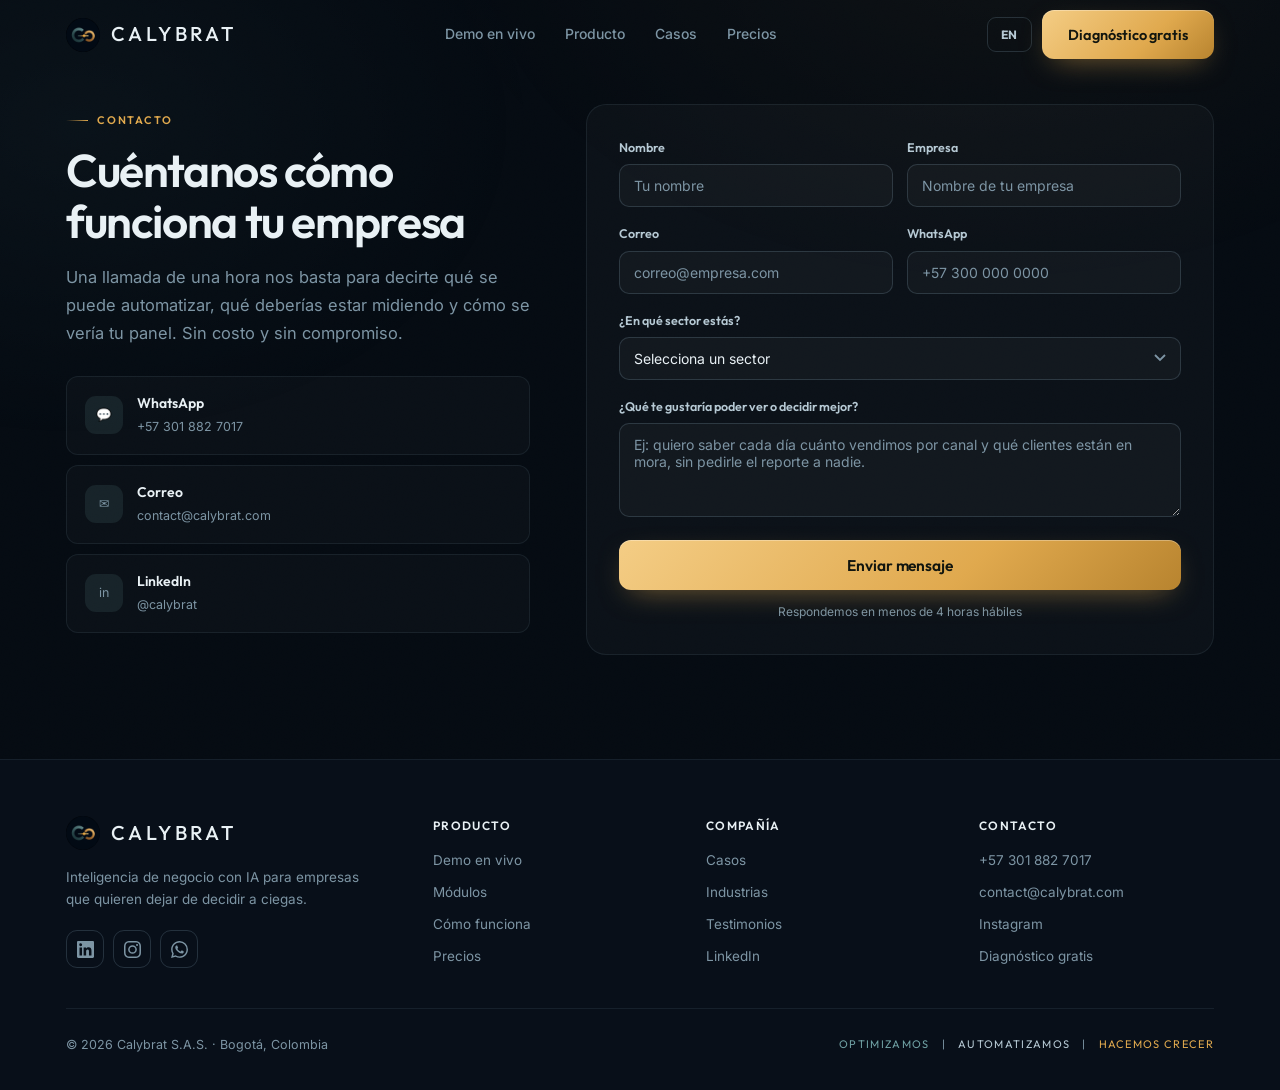
==== contacto/index.html @ 268991e1 "Add a dedicated /contacto/ page and fix a real overlap bug Split out the contact form into its own p" ====
<!DOCTYPE html>
<html lang="es" data-theme="dark">
<head>
<meta charset="UTF-8">
<meta name="viewport" content="width=device-width, initial-scale=1.0">
<title>Contacto — Calybrat</title>
<meta name="description" content="Cuéntanos cómo funciona tu empresa. Una llamada de una hora nos basta para decirte qué se puede automatizar y cómo se vería tu panel. Sin costo y sin compromiso.">
<meta name="theme-color" content="#050b12">
<meta property="og:title" content="Contacto — Calybrat">
<meta property="og:description" content="Cuéntanos cómo funciona tu empresa y te respondemos en menos de 4 horas hábiles.">
<meta property="og:type" content="website">
<meta property="og:url" content="https://calybrat.com/contacto/">
<link rel="preconnect" href="https://fonts.googleapis.com">
<link rel="preconnect" href="https://fonts.gstatic.com" crossorigin>
<link href="https://fonts.googleapis.com/css2?family=Outfit:wght@200;300;400;500;600;700;800&family=Inter:wght@400;500;600;700&display=swap" rel="stylesheet">
<link rel="icon" type="image/png" href="[data-uri]">
<link rel="apple-touch-icon" href="[data-uri]">
<link rel="stylesheet" href="../styles.css">
</head>
<body>
<nav class="nav" id="nav">
  <div class="wrap nav-in">
    <a href="../index.html" class="logo"><span class="brand-mark"></span>CALYBRAT</a>
    <ul class="nav-links">
      <li><a href="../demo/" data-i18n="n_demo">Demo en vivo</a></li>
      <li><a href="../index.html#producto" data-i18n="n_prod">Producto</a></li>
      <li><a href="../index.html#casos" data-i18n="n_cases">Casos</a></li>
      <li><a href="../precios/" data-i18n="n_pri">Precios</a></li>
    </ul>
    <div class="nav-cta">
      <button class="lang" id="langBtn" onclick="toggleLang()" aria-label="Language">EN</button>
      <a href="#contacto" class="btn btn-p" data-i18n="n_cta">Diagnóstico gratis</a>
    </div>
    <button class="burger" id="burger" aria-label="Menú"><span></span><span></span><span></span></button>
  </div>
  <div class="mob" id="mob">
    <a href="../demo/" data-i18n="n_demo">Demo en vivo</a>
    <a href="../index.html#producto" data-i18n="n_prod">Producto</a>
    <a href="../index.html#casos" data-i18n="n_cases">Casos</a>
    <a href="../index.html#industrias" data-i18n="n_ind">Industrias</a>
    <a href="../precios/" data-i18n="n_pri">Precios</a>
    <a href="#contacto" class="btn btn-p" data-i18n="n_cta">Diagnóstico gratis</a>
    <button class="lang" style="align-self:flex-start" onclick="toggleLang()">EN / ES</button>
  </div>
</nav>

<main id="top">

<!-- ══ CONTACT ══════════════════════════════════════════════════ -->
<section class="sec" id="contacto">
  <div class="wrap contact">
    <div class="rv">
      <span class="lbl" data-i18n="co_lbl">Contacto</span>
      <h2 class="h2" data-i18n="co_h2">Cuéntanos cómo funciona tu empresa</h2>
      <p class="sub" data-i18n="co_sub">Una llamada de una hora nos basta para decirte qué se puede automatizar, qué deberías estar midiendo y cómo se vería tu panel. Sin costo y sin compromiso.</p>
      <div class="chs">
        <a href="https://wa.me/573018827017" target="_blank" rel="noopener" class="ch"><span class="ch-i">💬</span><div><b>WhatsApp</b><span>+57 301 882 7017</span></div></a>
        <a href="mailto:contact@calybrat.com" class="ch"><span class="ch-i">✉</span><div><b data-i18n="ch_mail">Correo</b><span>contact@calybrat.com</span></div></a>
        <a href="https://www.linkedin.com/company/calybrat/" target="_blank" rel="noopener" class="ch"><span class="ch-i">in</span><div><b>LinkedIn</b><span>@calybrat</span></div></a>
      </div>
    </div>
    <div class="rv">
      <div class="form">
        <p class="fok" id="fok" data-i18n="f_ok">✓ ¡Mensaje enviado! Te contactamos muy pronto.</p>
        <form id="cform" action="https://formsubmit.co/nicolasgort@gmail.com" method="POST">
          <input type="hidden" name="_subject" value="Nueva consulta desde calybrat.com">
          <input type="hidden" name="_captcha" value="false">
          <input type="hidden" name="_template" value="table">
          <input type="text" name="_honey" style="display:none">
          <div class="frow">
            <div class="fg"><label data-i18n="f_name">Nombre</label><input type="text" name="nombre" data-i18n-placeholder="f_ph_name" placeholder="Tu nombre" required></div>
            <div class="fg"><label data-i18n="f_co">Empresa</label><input type="text" name="empresa" data-i18n-placeholder="f_ph_co" placeholder="Nombre de tu empresa"></div>
          </div>
          <div class="frow">
            <div class="fg"><label data-i18n="f_email">Correo</label><input type="email" name="email" placeholder="correo@empresa.com" required></div>
            <div class="fg"><label data-i18n="f_wa">WhatsApp</label><input type="tel" name="whatsapp" placeholder="+57 300 000 0000"></div>
          </div>
          <div class="fg"><label data-i18n="f_sec">¿En qué sector estás?</label><select name="sector" id="fSector"></select></div>
          <div class="fg"><label data-i18n="f_msg">¿Qué te gustaría poder ver o decidir mejor?</label><textarea name="mensaje" rows="4" data-i18n-placeholder="f_ph_msg" placeholder="Ej: quiero saber cada día cuánto vendimos por canal y qué clientes están en mora, sin pedirle el reporte a nadie." required></textarea></div>
          <button type="submit" class="btn btn-p btn-full btn-lg" data-i18n="f_send">Enviar mensaje</button>
          <p style="font-size:12px;color:var(--m);margin-top:12px;text-align:center" data-i18n="f_note">Respondemos en menos de 4 horas hábiles</p>
        </form>
      </div>
    </div>
  </div>
</section>

</main>

<footer class="footer">
  <div class="wrap">
    <div class="ft-in">
      <div>
        <a href="../index.html" class="logo"><span class="brand-mark"></span>CALYBRAT</a>
        <p class="ft-tag" data-i18n="ft_tag">Inteligencia de negocio con IA para empresas que quieren dejar de decidir a ciegas.</p>
        <div class="ft-soc">
          <a href="https://www.linkedin.com/company/calybrat/" target="_blank" rel="noopener" class="so" aria-label="LinkedIn"><svg viewBox="0 0 24 24"><path d="M20.45 20.45h-3.56v-5.57c0-1.33-.02-3.04-1.85-3.04-1.85 0-2.13 1.45-2.13 2.94v5.67H9.35V9h3.41v1.56h.05a3.74 3.74 0 0 1 3.37-1.85c3.6 0 4.27 2.37 4.27 5.46zM5.34 7.43a2.07 2.07 0 1 1 0-4.13 2.07 2.07 0 0 1 0 4.13M7.12 20.45H3.55V9h3.57zM22.22 0H1.77C.79 0 0 .77 0 1.72v20.56C0 23.23.79 24 1.77 24h20.45c.98 0 1.78-.77 1.78-1.72V1.72C24 .77 23.2 0 22.22 0"/></svg></a>
          <a href="https://www.instagram.com/calybrat" target="_blank" rel="noopener" class="so" aria-label="Instagram"><svg viewBox="0 0 24 24"><path d="M12 2.16c3.2 0 3.58.01 4.85.07 1.17.05 1.8.25 2.23.41.56.22.96.48 1.38.9s.68.82.9 1.38c.16.42.36 1.06.41 2.23.06 1.27.07 1.65.07 4.85s-.01 3.58-.07 4.85c-.05 1.17-.25 1.8-.41 2.23-.22.56-.48.96-.9 1.38s-.82.68-1.38.9c-.42.16-1.06.36-2.23.41-1.27.06-1.65.07-4.85.07s-3.58-.01-4.85-.07c-1.17-.05-1.8-.25-2.23-.41-.56-.22-.96-.48-1.38-.9s-.68-.82-.9-1.38c-.16-.42-.36-1.06-.41-2.23C2.17 15.58 2.16 15.2 2.16 12s.01-3.58.07-4.85c.05-1.17.25-1.8.41-2.23.22-.56.48-.96.9-1.38s.82-.68 1.38-.9c.42-.16 1.06-.36 2.23-.41C8.42 2.17 8.8 2.16 12 2.16M12 0C8.74 0 8.33.01 7.05.07c-1.28.06-2.15.26-2.91.56-.79.3-1.46.72-2.13 1.38S.93 3.35.63 4.14c-.3.76-.5 1.63-.56 2.91C.01 8.33 0 8.74 0 12s.01 3.67.07 4.95c.06 1.28.26 2.15.56 2.91.3.79.72 1.46 1.38 2.13s1.34 1.08 2.13 1.38c.76.3 1.63.5 2.91.56C8.33 23.99 8.74 24 12 24s3.67-.01 4.95-.07c1.28-.06 2.15-.26 2.91-.56.79-.3 1.46-.72 2.13-1.38s1.08-1.34 1.38-2.13c.3-.76.5-1.63.56-2.91.06-1.28.07-1.69.07-4.95s-.01-3.67-.07-4.95c-.06-1.28-.26-2.15-.56-2.91-.3-.79-.72-1.46-1.38-2.13S20.65.93 19.86.63c-.76-.3-1.63-.5-2.91-.56C15.67.01 15.26 0 12 0m0 5.84a6.16 6.16 0 1 0 0 12.32 6.16 6.16 0 0 0 0-12.32M12 16a4 4 0 1 1 0-8 4 4 0 0 1 0 8m7.85-10.4a1.44 1.44 0 1 1-2.88 0 1.44 1.44 0 0 1 2.88 0"/></svg></a>
          <a href="https://wa.me/573018827017" target="_blank" rel="noopener" class="so" aria-label="WhatsApp"><svg viewBox="0 0 24 24"><path d="M17.47 14.38c-.3-.15-1.76-.87-2.03-.97s-.47-.15-.67.15-.77.97-.94 1.17-.35.22-.65.07a8.1 8.1 0 0 1-2.39-1.47 9 9 0 0 1-1.65-2.06c-.17-.3-.02-.46.13-.61s.3-.35.45-.52.2-.3.3-.5.05-.37-.02-.52-.67-1.62-.92-2.21c-.24-.58-.49-.5-.67-.51h-.57c-.2 0-.52.07-.79.37s-1.04 1.02-1.04 2.48 1.07 2.88 1.22 3.08 2.1 3.2 5.08 4.49c.71.3 1.26.49 1.7.63.71.23 1.36.19 1.87.12.57-.09 1.76-.72 2-1.41s.25-1.29.17-1.41-.27-.2-.57-.35M12.05 21.8h-.01a9.8 9.8 0 0 1-5-1.37l-.36-.21-3.72.98.99-3.63-.23-.37a9.8 9.8 0 0 1-1.5-5.23c0-5.42 4.42-9.83 9.84-9.83a9.8 9.8 0 0 1 6.95 2.88 9.75 9.75 0 0 1 2.88 6.96c0 5.42-4.42 9.82-9.84 9.82M20.5 3.49A11.8 11.8 0 0 0 12.05 0C5.5 0 .18 5.32.18 11.85c0 2.09.55 4.13 1.59 5.93L.08 24l6.37-1.67a11.9 11.9 0 0 0 5.6 1.42h.01c6.54 0 11.86-5.32 11.87-11.86a11.8 11.8 0 0 0-3.47-8.4"/></svg></a>
        </div>
      </div>
      <div>
        <div class="ft-h" data-i18n="ft_prod">Producto</div>
        <div class="ft-l">
          <a href="../demo/" data-i18n="n_demo">Demo en vivo</a>
          <a href="../index.html#modulos" data-i18n="n_mod">Módulos</a>
          <a href="../index.html#producto" data-i18n="ft_how">Cómo funciona</a>
          <a href="../precios/" data-i18n="n_pri">Precios</a>
        </div>
      </div>
      <div>
        <div class="ft-h" data-i18n="ft_comp">Compañía</div>
        <div class="ft-l">
          <a href="../index.html#casos" data-i18n="n_cases">Casos</a>
          <a href="../index.html#industrias" data-i18n="n_ind">Industrias</a>
          <a href="../index.html#testimonios" data-i18n="ft_test">Testimonios</a>
          <a href="https://www.linkedin.com/company/calybrat/" target="_blank" rel="noopener">LinkedIn</a>
        </div>
      </div>
      <div>
        <div class="ft-h" data-i18n="ft_cont">Contacto</div>
        <div class="ft-l">
          <a href="https://wa.me/573018827017" target="_blank" rel="noopener">+57 301 882 7017</a>
          <a href="mailto:contact@calybrat.com">contact@calybrat.com</a>
          <a href="https://www.instagram.com/calybrat" target="_blank" rel="noopener">Instagram</a>
          <a href="#contacto" data-i18n="ft_diag">Diagnóstico gratis</a>
        </div>
      </div>
    </div>
    <div class="ft-bot">
      <p class="ft-c">© <span id="yr">2026</span> Calybrat S.A.S. · Bogotá, Colombia</p>
      <div class="ft-tl"><span data-i18n="tg1">Optimizamos</span><span>|</span><span data-i18n="tg2">Automatizamos</span><span>|</span><span data-i18n="tg3">Hacemos crecer</span></div>
    </div>
  </div>
</footer>

<script src="../app.js"></script>
</body>
</html>
---- styles.css ----
/* ═══ TOKENS ═══════════════════════════════════════════════════════ */
:root{
  color-scheme:dark;
  --ink:#050b12; --ink2:#080f19;
  --s1:#0b1520; --s2:#11202e; --s3:#182a3a;
  --line:rgba(150,185,205,.10); --line2:rgba(150,185,205,.20);

  --gold:#e0a94e; --gold-b:#f4cd85; --gold-dk:#b8842f;
  --gold-t:rgba(224,169,78,.12); --gold-e:rgba(224,169,78,.28);

  --teal:#6fa0a3; --teal-b:#9ac8ca; --teal-dk:#4d787b;
  --teal-t:rgba(111,160,163,.13); --teal-e:rgba(111,160,163,.30);

  --ok:#4ec98a; --err:#e5616b; --warn:#e0a94e;
  --t:#e9f1f5; --t2:#b6c9d4; --m:#7d95a4;

  --r:12px; --rl:20px; --rx:26px;
  --fd:'Outfit',system-ui,-apple-system,'Segoe UI',sans-serif;
  --fb:'Inter',system-ui,-apple-system,'Segoe UI',sans-serif;
  --max:1200px;
  --ease:cubic-bezier(.22,.68,.28,1);
}
*,*::before,*::after{box-sizing:border-box;margin:0;padding:0}
html{scroll-behavior:smooth;-webkit-text-size-adjust:100%}
body{font-family:var(--fb);background:var(--ink);color:var(--t);line-height:1.62;overflow-x:hidden;-webkit-font-smoothing:antialiased;font-size:15px}
a{color:inherit;text-decoration:none}
ul{list-style:none}
button{font-family:inherit;cursor:pointer;border:none;background:none;color:inherit}
img{max-width:100%;display:block}
::selection{background:var(--gold-e);color:#fff}
@media(prefers-reduced-motion:reduce){*,*::before,*::after{animation:none!important;transition-duration:.01ms!important}}

/* Grain + ambient light */
body::before{content:'';position:fixed;inset:0;z-index:0;pointer-events:none;opacity:.5;
  background:radial-gradient(900px 600px at 78% -8%,rgba(224,169,78,.09),transparent 62%),
             radial-gradient(760px 540px at 6% 14%,rgba(111,160,163,.10),transparent 60%)}
body::after{content:'';position:fixed;inset:0;z-index:0;pointer-events:none;opacity:.032;mix-blend-mode:overlay;
  background-image:url("data:image/svg+xml,%3Csvg xmlns='http://www.w3.org/2000/svg' width='200' height='200'%3E%3Cfilter id='n'%3E%3CfeTurbulence type='fractalNoise' baseFrequency='.85' numOctaves='3'/%3E%3C/filter%3E%3Crect width='200' height='200' filter='url(%23n)'/%3E%3C/svg%3E")}
main,nav,footer{position:relative;z-index:1}

/* ═══ PRIMITIVES ═══════════════════════════════════════════════════ */
.wrap{max-width:var(--max);margin:0 auto;padding:0 26px}
.sec{padding:104px 0}
@media(max-width:760px){.sec{padding:68px 0}}

.brand-mark{background-image:var(--logo);background-size:cover;background-position:center;border-radius:50%;flex-shrink:0;display:block}

.lbl{display:inline-flex;align-items:center;gap:9px;font-family:var(--fd);font-size:11px;font-weight:600;letter-spacing:.16em;text-transform:uppercase;color:var(--gold);margin-bottom:16px}
.lbl::before{content:'';width:22px;height:1px;background:linear-gradient(90deg,transparent,var(--gold))}
.lbl.tl{color:var(--teal)}
.lbl.tl::before{background:linear-gradient(90deg,transparent,var(--teal))}

.h1{font-family:var(--fd);font-size:clamp(38px,6.1vw,70px);font-weight:600;line-height:1.03;letter-spacing:-.035em;text-wrap:balance}
.h1 em{font-style:normal;background:linear-gradient(100deg,var(--gold-b),var(--gold) 45%,var(--teal-b));-webkit-background-clip:text;background-clip:text;color:transparent}
.h2{font-family:var(--fd);font-size:clamp(28px,4.1vw,46px);font-weight:600;line-height:1.1;letter-spacing:-.03em;text-wrap:balance;color:var(--t)}
.h3{font-family:var(--fd);font-size:19px;font-weight:600;letter-spacing:-.015em;color:var(--t)}
.sub{font-size:16.5px;color:var(--m);line-height:1.72;margin-top:16px;max-width:64ch}
.gold{color:var(--gold)} .tl{color:var(--teal-b)}
.sec-hd{max-width:660px;margin-bottom:56px}
.sec-hd.ctr{margin-left:auto;margin-right:auto;text-align:center}
.sec-hd.ctr .lbl{justify-content:center}
.sec-hd.ctr .sub{margin-left:auto;margin-right:auto}

/* Tab shell for the merged explore section (demo/problem/how/modules/cases/industries) */
.tabbar-wrap{margin-bottom:48px}
.tabbar{display:flex;gap:5px;flex-wrap:wrap;padding:6px;background:var(--s1);border:1px solid var(--line);border-radius:var(--rl);position:relative;z-index:1}
.tabbtn{display:flex;align-items:center;gap:8px;font-family:var(--fd);font-size:13.5px;font-weight:600;color:var(--m);padding:11px 20px;border-radius:14px;transition:all .18s var(--ease);white-space:nowrap}
.tabbtn:hover{color:var(--t)}
.tabbtn.on{background:linear-gradient(135deg,var(--gold-b),var(--gold) 62%,var(--gold-dk));color:#12160f;box-shadow:0 6px 18px -8px rgba(224,169,78,.55)}
.tabpanel[hidden]{display:none!important}
@media(max-width:860px){
  .tabbar{overflow-x:auto;flex-wrap:nowrap;-webkit-overflow-scrolling:touch;scrollbar-width:none}
  .tabbar::-webkit-scrollbar{display:none}
  .tabbtn{flex-shrink:0}
}

/* Buttons */
.btn{display:inline-flex;align-items:center;justify-content:center;gap:9px;font-family:var(--fd);font-size:14.5px;font-weight:600;letter-spacing:-.005em;padding:13px 26px;border-radius:var(--r);transition:all .22s var(--ease);white-space:nowrap;position:relative;overflow:hidden}
.btn-p{background:linear-gradient(135deg,var(--gold-b),var(--gold) 62%,var(--gold-dk));color:#12160f;box-shadow:0 1px 0 rgba(255,255,255,.3) inset,0 10px 30px -12px rgba(224,169,78,.6)}
.btn-p:hover{transform:translateY(-2px);box-shadow:0 1px 0 rgba(255,255,255,.35) inset,0 18px 42px -14px rgba(224,169,78,.72)}
.btn-g{background:rgba(255,255,255,.03);color:var(--t);border:1px solid var(--line2);backdrop-filter:blur(8px)}
.btn-g:hover{border-color:var(--teal-e);color:var(--teal-b);background:rgba(111,160,163,.07)}
.btn-lg{font-size:15.5px;padding:15px 32px}
.btn-full{width:100%}

/* Cards */
.card{background:linear-gradient(168deg,rgba(255,255,255,.042),rgba(255,255,255,.012));border:1px solid var(--line);border-radius:var(--rl);position:relative;overflow:hidden}
.card::after{content:'';position:absolute;top:0;left:14%;right:14%;height:1px;background:linear-gradient(90deg,transparent,rgba(255,255,255,.16),transparent)}

/* Reveal */
.rv{opacity:0;transform:translateY(24px);transition:opacity .8s var(--ease),transform .8s var(--ease)}
.rv.in{opacity:1;transform:none}

/* ═══ NAV ══════════════════════════════════════════════════════════ */
.nav{position:fixed;top:0;left:0;right:0;z-index:200;height:70px;transition:background .35s,border-color .35s,backdrop-filter .35s;border-bottom:1px solid transparent}
.nav.on{background:rgba(5,11,18,.78);backdrop-filter:blur(20px) saturate(1.4);border-bottom-color:var(--line)}
.nav-in{height:100%;display:flex;align-items:center;justify-content:space-between;gap:20px}

/* Sticky scroll-spy sub-nav: lets people jump straight to a section
   instead of scrolling a long page linearly. */
.subnav{position:sticky;top:70px;z-index:150;background:rgba(5,11,18,.92);backdrop-filter:blur(16px) saturate(1.3);border-bottom:1px solid var(--line)}
.subnav-in{display:flex;gap:4px;overflow-x:auto;scrollbar-width:none;padding:11px 26px}
.subnav-in::-webkit-scrollbar{display:none}
.sn-lk{flex-shrink:0;font-family:var(--fd);font-size:12.5px;font-weight:600;color:var(--m);padding:7px 15px;border-radius:100px;transition:all .18s var(--ease);white-space:nowrap}
.sn-lk:hover{color:var(--t)}
.sn-lk.on{background:var(--gold-t);color:var(--gold-b)}
.logo{display:flex;align-items:center;gap:11px;font-family:var(--fd);font-size:20px;font-weight:500;letter-spacing:.17em;color:var(--t)}
.logo .brand-mark{width:34px;height:34px}
.nav-links{display:flex;align-items:center;gap:30px}
.nav-links a{font-size:14px;font-weight:500;color:var(--m);transition:color .2s;position:relative}
.nav-links a::after{content:'';position:absolute;left:0;right:100%;bottom:-6px;height:1px;background:var(--gold);transition:right .28s var(--ease)}
.nav-links a:hover{color:var(--t)}
.nav-links a:hover::after{right:0}
.nav-cta{display:flex;gap:10px;align-items:center}
.lang{padding:9px 13px;font-size:12px;font-weight:700;letter-spacing:.07em;border-radius:9px;border:1px solid var(--line2);color:var(--t2);transition:.2s;font-family:var(--fd)}
.lang:hover{border-color:var(--gold-e);color:var(--gold)}
.burger{display:none;flex-direction:column;gap:5px;padding:6px}
.burger span{width:22px;height:1.5px;background:var(--t);border-radius:2px;transition:.25s var(--ease)}
.burger.x span:nth-child(1){transform:translateY(6.5px) rotate(45deg)}
.burger.x span:nth-child(2){opacity:0}
.burger.x span:nth-child(3){transform:translateY(-6.5px) rotate(-45deg)}
.mob{display:none;position:absolute;top:70px;left:0;right:0;background:rgba(8,15,25,.97);backdrop-filter:blur(20px);border-bottom:1px solid var(--line);padding:22px 26px 26px;flex-direction:column;gap:18px}
.mob.open{display:flex}
.mob a{font-size:16px;font-weight:500;color:var(--t2)}

/* ═══ HERO ═════════════════════════════════════════════════════════ */
.hero{padding:150px 0 92px;position:relative}
.hero-in{display:grid;grid-template-columns:1.02fr .98fr;gap:64px;align-items:center}
.eyebrow{display:inline-flex;align-items:center;gap:10px;padding:7px 15px 7px 11px;border:1px solid var(--line2);border-radius:100px;background:rgba(255,255,255,.03);font-size:12.5px;color:var(--t2);margin-bottom:26px;backdrop-filter:blur(8px)}
.pulse{width:7px;height:7px;border-radius:50%;background:var(--ok);box-shadow:0 0 0 0 rgba(78,201,138,.6);animation:pulse 2.4s infinite}
@keyframes pulse{70%{box-shadow:0 0 0 9px rgba(78,201,138,0)}100%{box-shadow:0 0 0 0 rgba(78,201,138,0)}}
.hero-sub{font-size:17.5px;color:var(--t2);line-height:1.68;margin-top:24px;max-width:53ch}
.hero-btns{display:flex;gap:13px;margin-top:36px;flex-wrap:wrap}
.hero-meta{display:flex;align-items:center;gap:11px;margin-top:22px;font-size:13px;color:var(--m)}
.hero-meta b{color:var(--t2);font-weight:600}

.tagline{display:flex;align-items:center;gap:14px;margin-top:44px;padding-top:26px;border-top:1px solid var(--line);font-family:var(--fd);font-size:12.5px;letter-spacing:.13em;text-transform:uppercase;font-weight:500;flex-wrap:wrap}
.tagline span:nth-child(1){color:var(--teal-b)}
.tagline span:nth-child(3){color:var(--t2)}
.tagline span:nth-child(5){color:var(--gold)}
.tagline i{color:var(--line2);font-style:normal}

/* Hero stats */
.stats{display:grid;grid-template-columns:repeat(4,1fr);gap:2px;margin-top:40px;background:var(--line);border:1px solid var(--line);border-radius:var(--r);overflow:hidden}
.stat{background:var(--ink2);padding:16px 14px}
.stat-n{font-family:var(--fd);display:block;font-size:23px;font-weight:600;letter-spacing:-.03em;color:var(--t);line-height:1.2}
.stat-n.g{color:var(--gold)} .stat-n.c{color:var(--teal-b)}
.stat-l{font-size:11.5px;color:var(--m);line-height:1.4;display:block;margin-top:3px}

/* ═══ PRODUCT FRAME (reusable app chrome) ══════════════════════════ */
.frame{border-radius:var(--rx);border:1px solid var(--line2);background:linear-gradient(170deg,#0d1926,#080f19);box-shadow:0 44px 90px -34px rgba(0,0,0,.9),0 0 0 1px rgba(255,255,255,.03) inset;overflow:hidden}
.frame-top{display:flex;align-items:center;gap:12px;padding:11px 16px;border-bottom:1px solid var(--line);background:rgba(255,255,255,.022)}
.fdots{display:flex;gap:6px}
.fdot{width:9px;height:9px;border-radius:50%}
.furl{flex:1;text-align:center;font-size:11.5px;color:var(--m);font-family:var(--fb);letter-spacing:.02em;white-space:nowrap;overflow:hidden;text-overflow:ellipsis}
.flive{display:flex;align-items:center;gap:5px;font-size:10.5px;color:var(--ok);font-weight:600;letter-spacing:.05em}

.hero-vis{position:relative}
.chip-float{position:absolute;display:flex;align-items:center;gap:7px;padding:9px 14px;background:rgba(11,21,32,.9);border:1px solid var(--line2);border-radius:100px;font-size:11.5px;font-weight:600;color:var(--t2);backdrop-filter:blur(14px);box-shadow:0 14px 34px -12px rgba(0,0,0,.8);z-index:3}
.cf1{top:-16px;right:22px;animation:fl 6.5s ease-in-out infinite}
.cf2{bottom:-16px;left:-22px;animation:fl 6.5s ease-in-out infinite 1.6s}
@keyframes fl{0%,100%{transform:translateY(0)}50%{transform:translateY(-9px)}}

/* Mini dashboard inside frame */
.mini{padding:16px}
.mini-kpis{display:grid;grid-template-columns:repeat(4,1fr);gap:8px;margin-bottom:14px}
.mk{background:rgba(255,255,255,.032);border:1px solid var(--line);border-radius:10px;padding:10px 11px}
.mk-l{font-size:9.5px;color:var(--m);text-transform:uppercase;letter-spacing:.07em;font-weight:600;white-space:nowrap;overflow:hidden;text-overflow:ellipsis}
.mk-v{font-family:var(--fd);font-size:19px;font-weight:600;letter-spacing:-.03em;color:var(--t);margin-top:3px;line-height:1.15}
.mk-d{font-size:10px;color:var(--m);margin-top:2px}
.mk-v.g{color:var(--gold)} .mk-v.e{color:var(--err)} .mk-v.c{color:var(--teal-b)}
.d-ok{color:var(--ok)} .d-err{color:var(--err)} .d-warn{color:var(--warn)}

.chart-hd{display:flex;justify-content:space-between;align-items:baseline;margin-bottom:9px}
.chart-t{font-size:10.5px;font-weight:700;color:var(--m);text-transform:uppercase;letter-spacing:.09em}
.chart-v{font-size:10.5px;color:var(--teal-b);font-weight:600}
.bars{display:flex;align-items:flex-end;gap:5px;height:92px;padding:0 1px}
.bar{flex:1;border-radius:4px 4px 2px 2px;background:linear-gradient(180deg,var(--teal),rgba(111,160,163,.22));height:var(--h);transform-origin:bottom;animation:grow .9s var(--ease) both;position:relative}
.bar.hi{background:linear-gradient(180deg,var(--gold-b),rgba(224,169,78,.24))}
@keyframes grow{from{transform:scaleY(0)}to{transform:scaleY(1)}}
.bar-lbls{display:flex;gap:5px;margin-top:6px}
.bar-lbls span{flex:1;text-align:center;font-size:9px;color:var(--m);letter-spacing:.02em}

.alert{display:flex;align-items:center;gap:10px;padding:10px 13px;border-radius:10px;background:rgba(224,169,78,.09);border:1px solid rgba(224,169,78,.24);margin-top:14px}
.alert-i{width:22px;height:22px;border-radius:7px;background:rgba(224,169,78,.2);display:grid;place-items:center;font-size:11px;flex-shrink:0}
.alert-x{font-size:11.5px;color:var(--t2);line-height:1.45}
.alert-x b{color:var(--gold)}

/* ═══ LIVE STUDIO (industry demo generator) ════════════════════════ */
.studio{position:relative}
.studio::before{content:'';position:absolute;inset:0;pointer-events:none;
  background:radial-gradient(660px 380px at 50% 0%,rgba(224,169,78,.07),transparent 68%)}
.picker{max-width:900px;margin:0 auto 34px}
.picker-lbl{text-align:center;font-size:13px;color:var(--m);margin-bottom:16px}
.picker-lbl b{color:var(--t2);font-weight:600}
.ind-chips{display:flex;flex-wrap:wrap;gap:9px;justify-content:center}
.ic{display:inline-flex;align-items:center;gap:7px;padding:9px 16px;border-radius:100px;border:1px solid var(--line2);background:rgba(255,255,255,.028);font-size:13.5px;font-weight:500;color:var(--t2);transition:all .22s var(--ease);font-family:var(--fd)}
.ic:hover{border-color:var(--teal-e);color:var(--t);transform:translateY(-1px)}
.ic.on{background:linear-gradient(135deg,var(--gold-b),var(--gold));border-color:transparent;color:#12160f;font-weight:600;box-shadow:0 8px 22px -10px rgba(224,169,78,.7)}
.ic em{font-style:normal;font-size:14px}

.free{display:flex;gap:9px;max-width:520px;margin:16px auto 0}
.free input{flex:1;background:rgba(255,255,255,.03);border:1px solid var(--line2);border-radius:var(--r);padding:12px 16px;color:var(--t);font-family:var(--fb);font-size:14px;transition:.2s}
.free input:focus{outline:none;border-color:var(--gold-e);background:rgba(224,169,78,.05)}
.free input::placeholder{color:var(--m)}

/* App shell */
.app{display:grid;grid-template-columns:216px 1fr 336px;min-height:498px}
.app-sb{background:rgba(255,255,255,.022);border-right:1px solid var(--line);padding:16px 12px;display:flex;flex-direction:column}
.sb-co{display:flex;align-items:center;gap:9px;padding:0 5px 14px;margin-bottom:12px;border-bottom:1px solid var(--line)}
.sb-av{width:30px;height:30px;border-radius:9px;background:linear-gradient(140deg,var(--teal),var(--teal-dk));display:grid;place-items:center;font-size:14px;flex-shrink:0}
.sb-co-n{font-family:var(--fd);font-size:12.5px;font-weight:600;color:var(--t);line-height:1.25;letter-spacing:-.01em}
.sb-co-s{font-size:10px;color:var(--m);margin-top:1px}
.sb-nav{display:flex;flex-direction:column;gap:2px}
.sn{display:flex;align-items:center;gap:9px;padding:8px 10px;border-radius:9px;font-size:12.5px;color:var(--m);cursor:pointer;transition:.16s;font-weight:500;text-align:left;width:100%}
.sn:hover{background:rgba(255,255,255,.045);color:var(--t2)}
.sn.on{background:rgba(224,169,78,.13);color:var(--gold);font-weight:600}
.sn em{font-style:normal;width:15px;text-align:center;font-size:13px}
.sb-foot{margin-top:auto;padding-top:14px;border-top:1px solid var(--line)}
.sb-src{font-size:9.5px;color:var(--m);line-height:1.5;display:flex;align-items:center;gap:6px}

.app-main{padding:18px 20px;overflow:hidden;min-width:0}
.app-hd{display:flex;justify-content:space-between;align-items:flex-start;margin-bottom:16px;gap:12px}
.app-hd-t{font-family:var(--fd);font-size:16px;font-weight:600;color:var(--t);letter-spacing:-.02em}
.app-hd-s{font-size:11px;color:var(--m);margin-top:2px}
.tag-live{display:inline-flex;align-items:center;gap:5px;padding:4px 10px;border-radius:100px;background:rgba(78,201,138,.11);border:1px solid rgba(78,201,138,.26);font-size:10px;font-weight:600;color:var(--ok);white-space:nowrap}
.tag-live i{width:5px;height:5px;border-radius:50%;background:var(--ok);animation:pulse 2.4s infinite}

.rank{margin-top:16px}
.rank-t{font-size:10.5px;font-weight:700;color:var(--m);text-transform:uppercase;letter-spacing:.09em;margin-bottom:9px}
.rk{display:flex;align-items:center;gap:11px;padding:8px 12px;border-radius:9px;background:rgba(255,255,255,.028);margin-bottom:6px;border:1px solid transparent;transition:.2s}
.rk:hover{border-color:var(--line2);background:rgba(255,255,255,.05)}
.rk-n{font-size:12px;font-weight:500;color:var(--t2);flex:1;min-width:0;overflow:hidden;text-overflow:ellipsis;white-space:nowrap}
.rk-b{width:74px;height:4px;border-radius:3px;background:rgba(255,255,255,.07);overflow:hidden;flex-shrink:0}
.rk-b i{display:block;height:100%;border-radius:3px;background:linear-gradient(90deg,var(--teal),var(--gold));transition:width .8s var(--ease)}
.rk-v{font-family:var(--fd);font-size:12.5px;font-weight:600;color:var(--gold);flex-shrink:0;min-width:52px;text-align:right}

/* Agent panel */
.app-ai{border-left:1px solid var(--line);background:rgba(255,255,255,.016);display:flex;flex-direction:column;min-width:0}
.ai-hd{display:flex;align-items:center;gap:10px;padding:14px 16px;border-bottom:1px solid var(--line)}
.ai-av{width:30px;height:30px;border-radius:9px;background:linear-gradient(140deg,var(--gold-b),var(--gold-dk));display:grid;place-items:center;font-size:14px;flex-shrink:0;box-shadow:0 0 18px -4px rgba(224,169,78,.5)}
.ai-n{font-family:var(--fd);font-size:13px;font-weight:600;color:var(--t)}
.ai-s{font-size:10px;color:var(--ok);display:flex;align-items:center;gap:4px}
.ai-s i{width:5px;height:5px;border-radius:50%;background:var(--ok)}
.ai-body{flex:1;overflow-y:auto;padding:14px;display:flex;flex-direction:column;gap:11px;max-height:376px;scrollbar-width:thin;scrollbar-color:var(--line2) transparent}
.ai-body::-webkit-scrollbar{width:5px}
.ai-body::-webkit-scrollbar-thumb{background:var(--line2);border-radius:3px}
.sysm{font-size:10px;color:var(--m);text-align:center;padding:5px 10px;background:rgba(255,255,255,.03);border-radius:7px;line-height:1.45}
.msg{max-width:93%;font-size:12.5px;line-height:1.58;padding:10px 13px;border-radius:13px;animation:pop .4s var(--ease) both}
@keyframes pop{from{opacity:0;transform:translateY(7px)}to{opacity:1;transform:none}}
.mq{align-self:flex-end;background:linear-gradient(135deg,rgba(224,169,78,.2),rgba(224,169,78,.11));border:1px solid rgba(224,169,78,.24);border-bottom-right-radius:4px;color:var(--t)}
.ma{align-self:flex-start;background:rgba(255,255,255,.045);border:1px solid var(--line);border-bottom-left-radius:4px;color:var(--t2)}
.ma b,.ma strong{color:var(--t);font-weight:600}
.ma .num{color:var(--gold);font-weight:700}
.ma .neg{color:var(--err);font-weight:700}
.ma .pos{color:var(--ok);font-weight:700}
.typing{display:flex;gap:4px;padding:12px 14px;align-self:flex-start}
.typing i{width:6px;height:6px;border-radius:50%;background:var(--m);animation:bob 1.3s infinite}
.typing i:nth-child(2){animation-delay:.18s}.typing i:nth-child(3){animation-delay:.36s}
@keyframes bob{0%,60%,100%{opacity:.28;transform:translateY(0)}30%{opacity:1;transform:translateY(-4px)}}
.ai-ask{padding:11px 13px;border-top:1px solid var(--line)}
.ai-ask-l{font-size:10px;color:var(--m);margin-bottom:7px;text-transform:uppercase;letter-spacing:.08em;font-weight:600}
.qchips{display:flex;flex-wrap:wrap;gap:6px}
.qc{padding:6px 11px;border-radius:100px;border:1px solid var(--line2);background:rgba(255,255,255,.03);font-size:11px;color:var(--t2);transition:.18s;text-align:left;line-height:1.3}
.qc:hover:not(:disabled){border-color:var(--gold-e);color:var(--gold);background:rgba(224,169,78,.07)}
.qc:disabled{opacity:.35;cursor:default}

.studio-note{text-align:center;font-size:12px;color:var(--m);margin-top:20px;line-height:1.6}
.studio-note b{color:var(--t2);font-weight:600}

/* ═══ SPLIT / PROBLEM ══════════════════════════════════════════════ */
.split{display:grid;grid-template-columns:1fr 1fr;gap:58px;align-items:center}
.quote-blk{font-family:var(--fd);font-size:20px;font-weight:300;line-height:1.5;color:var(--t2);border-left:2px solid var(--gold);padding-left:20px;margin:22px 0 30px;letter-spacing:-.01em}
.plist{display:flex;flex-direction:column;gap:3px}
.pi{display:flex;gap:15px;padding:15px 16px;border-radius:var(--r);transition:.24s var(--ease);border:1px solid transparent}
.pi:hover{background:rgba(255,255,255,.028);border-color:var(--line)}
.pi-i{width:38px;height:38px;border-radius:11px;background:rgba(229,97,107,.1);border:1px solid rgba(229,97,107,.2);display:grid;place-items:center;font-size:16px;flex-shrink:0}
.pi-t{font-family:var(--fd);font-size:14.5px;font-weight:600;color:var(--t);display:block;margin-bottom:3px}
.pi-d{font-size:13.5px;color:var(--m);line-height:1.6}

/* ═══ FLOW (how it works) ══════════════════════════════════════════ */
.flow{display:grid;grid-template-columns:repeat(4,1fr);gap:18px;margin-top:20px}
.fl{position:relative;padding:26px 22px;border-radius:var(--rl);background:linear-gradient(168deg,rgba(255,255,255,.042),rgba(255,255,255,.012));border:1px solid var(--line);transition:.3s var(--ease)}
.fl:hover{border-color:var(--teal-e);transform:translateY(-4px)}
.fl-n{font-family:var(--fd);font-size:11px;font-weight:700;color:var(--gold);letter-spacing:.14em;margin-bottom:14px}
.fl-i{font-size:26px;margin-bottom:12px;display:block;line-height:1}
.fl-t{font-family:var(--fd);font-size:16.5px;font-weight:600;color:var(--t);margin-bottom:8px;letter-spacing:-.015em}
.fl-d{font-size:13.5px;color:var(--m);line-height:1.62}
.fl::after{content:'';position:absolute;top:50%;right:-13px;width:8px;height:8px;border-top:1px solid var(--line2);border-right:1px solid var(--line2);transform:rotate(45deg);z-index:2}
.fl:last-child::after{display:none}

/* ═══ MODULES ══════════════════════════════════════════════════════ */
.mods{display:grid;grid-template-columns:repeat(3,1fr);gap:2px;background:var(--line);border:1px solid var(--line);border-radius:var(--rl);overflow:hidden}
.md{background:var(--ink2);padding:26px 24px;transition:.28s var(--ease);position:relative}
.md:hover{background:var(--s1)}
.md-i{font-size:21px;margin-bottom:13px;display:block;line-height:1}
.md-t{font-family:var(--fd);font-size:15.5px;font-weight:600;color:var(--t);margin-bottom:7px;letter-spacing:-.015em}
.md-d{font-size:13px;color:var(--m);line-height:1.6}
.md.hero-md{background:linear-gradient(155deg,rgba(224,169,78,.13),rgba(224,169,78,.03))}
.md.hero-md .md-t{color:var(--gold)}
.md-tags{display:flex;gap:6px;margin-top:12px;flex-wrap:wrap}
.mt{font-size:10px;padding:3px 9px;border-radius:100px;background:rgba(255,255,255,.05);color:var(--m);border:1px solid var(--line);letter-spacing:.02em}

/* ═══ CASES ════════════════════════════════════════════════════════ */
.cases{display:grid;grid-template-columns:repeat(3,1fr);gap:18px}
.cs{padding:28px 26px;border-radius:var(--rl);background:linear-gradient(168deg,rgba(255,255,255,.045),rgba(255,255,255,.012));border:1px solid var(--line);transition:.3s var(--ease);display:flex;flex-direction:column}
.cs:hover{border-color:var(--gold-e);transform:translateY(-4px)}
.cs-top{display:flex;align-items:center;gap:12px;margin-bottom:16px}
.cs-ic{width:42px;height:42px;border-radius:12px;background:rgba(111,160,163,.13);border:1px solid var(--teal-e);display:grid;place-items:center;font-size:19px;flex-shrink:0}
.cs-n{font-family:var(--fd);font-size:16px;font-weight:600;color:var(--t);letter-spacing:-.015em}
.cs-s{font-size:11.5px;color:var(--teal-b);margin-top:1px}
.cs-d{font-size:13.5px;color:var(--m);line-height:1.65;flex:1}
.cs-mods{display:flex;flex-wrap:wrap;gap:5px;margin:14px 0}
.cs-out{display:block;padding:12px 14px;border-radius:11px;background:rgba(224,169,78,.07);border:1px solid rgba(224,169,78,.18);font-size:12.5px;color:var(--t2);line-height:1.5;margin-top:auto}
.cs-out b{color:var(--gold);font-weight:600}

/* ═══ INDUSTRIES ═══════════════════════════════════════════════════ */
.inds{display:grid;grid-template-columns:repeat(3,1fr);gap:16px}
.ind{padding:24px 22px;border-radius:var(--rl);border:1px solid var(--line);background:rgba(255,255,255,.022);transition:.28s var(--ease);cursor:pointer}
.ind:hover{border-color:var(--teal-e);background:rgba(111,160,163,.05);transform:translateY(-3px)}
.ind-i{font-size:23px;margin-bottom:12px;display:block;line-height:1}
.ind-n{font-family:var(--fd);font-size:15.5px;font-weight:600;color:var(--t);margin-bottom:6px;letter-spacing:-.015em}
.ind-d{font-size:13px;color:var(--m);line-height:1.58}
.ind-go{font-size:11.5px;color:var(--gold);margin-top:12px;font-weight:600;opacity:0;transform:translateX(-5px);transition:.26s var(--ease)}
.ind:hover .ind-go{opacity:1;transform:none}

/* ═══ METRICS ══════════════════════════════════════════════════════ */
.mets{display:grid;grid-template-columns:repeat(4,1fr);gap:2px;background:var(--line);border:1px solid var(--line);border-radius:var(--rl);overflow:hidden}
.met{background:var(--ink2);padding:34px 26px;text-align:center}
.met-n{font-family:var(--fd);font-size:clamp(30px,3.6vw,42px);font-weight:600;letter-spacing:-.035em;line-height:1;background:linear-gradient(130deg,var(--gold-b),var(--gold));-webkit-background-clip:text;background-clip:text;color:transparent;display:block}
.met-n.c{background:linear-gradient(130deg,var(--teal-b),var(--teal));-webkit-background-clip:text;background-clip:text}
.met-s{font-family:var(--fd);font-size:13.5px;font-weight:600;color:var(--t);display:block;margin-top:11px}
.met-d{font-size:12px;color:var(--m);display:block;margin-top:2px}

/* ═══ TESTIMONIALS ═════════════════════════════════════════════════ */
.tests{display:grid;grid-template-columns:repeat(2,1fr);gap:18px}
.tc{padding:28px 26px;border-radius:var(--rl);background:linear-gradient(168deg,rgba(255,255,255,.045),rgba(255,255,255,.012));border:1px solid var(--line);display:flex;flex-direction:column}
.tc-st{color:var(--gold);font-size:13px;letter-spacing:.14em;margin-bottom:14px}
.tc-q{font-size:14.5px;color:var(--t2);line-height:1.72;flex:1}
.tc-hl{margin-top:16px;padding:11px 14px;border-radius:10px;background:rgba(78,201,138,.08);border:1px solid rgba(78,201,138,.2);font-size:12.5px;color:var(--t2);line-height:1.5}
.tc-hl b{color:var(--ok);font-weight:600}
.tc-a{display:flex;align-items:center;gap:12px;margin-top:20px;padding-top:18px;border-top:1px solid var(--line)}
.av{width:40px;height:40px;border-radius:12px;display:grid;place-items:center;font-family:var(--fd);font-size:14px;font-weight:600;color:#0d1219;flex-shrink:0;background:linear-gradient(140deg,var(--gold-b),var(--gold-dk))}
.av.c{background:linear-gradient(140deg,var(--teal-b),var(--teal-dk))}
.av-n{font-family:var(--fd);font-size:14px;font-weight:600;color:var(--t);line-height:1.3}
.av-r{font-size:11.5px;color:var(--m);line-height:1.35}
.av-city{margin-left:auto;font-size:11px;color:var(--m);white-space:nowrap}

/* ═══ PLEDGE ═══════════════════════════════════════════════════════ */
.pledge{display:flex;flex-direction:column;gap:2px;background:var(--line);border:1px solid var(--line);border-radius:var(--rl);overflow:hidden}
.pg{background:var(--ink2);padding:22px 24px;display:flex;gap:16px}
.pg-i{width:40px;height:40px;border-radius:12px;background:rgba(224,169,78,.1);border:1px solid rgba(224,169,78,.22);display:grid;place-items:center;font-size:17px;flex-shrink:0}
.pg-t{font-family:var(--fd);font-size:15px;font-weight:600;color:var(--t);margin-bottom:5px}
.pg-d{font-size:13.5px;color:var(--m);line-height:1.6}
.creds{display:flex;gap:34px;margin-top:32px;padding-top:26px;border-top:1px solid var(--line);flex-wrap:wrap}
.cr strong{font-family:var(--fd);display:block;font-size:22px;font-weight:600;color:var(--gold);letter-spacing:-.03em}
.cr span{font-size:12px;color:var(--m)}

/* ═══ PRICING ══════════════════════════════════════════════════════ */
.prices{display:grid;grid-template-columns:repeat(3,1fr);gap:18px;align-items:start}
.pc{padding:32px 28px;border-radius:var(--rl);border:1px solid var(--line);background:rgba(255,255,255,.024);display:flex;flex-direction:column;transition:.3s var(--ease);position:relative}
.pc:hover{border-color:var(--line2)}
.pc.feat{background:linear-gradient(168deg,rgba(224,169,78,.1),rgba(224,169,78,.02));border-color:var(--gold-e);box-shadow:0 30px 70px -34px rgba(224,169,78,.35)}
.pc-badge{position:absolute;top:-11px;left:28px;padding:4px 13px;border-radius:100px;background:linear-gradient(135deg,var(--gold-b),var(--gold));color:#12160f;font-size:10.5px;font-weight:700;letter-spacing:.05em;font-family:var(--fd)}
.pc-n{font-family:var(--fd);font-size:13px;font-weight:600;color:var(--teal-b);letter-spacing:.1em;text-transform:uppercase;margin-bottom:14px}
.pc-amt{font-family:var(--fd);font-size:38px;font-weight:600;letter-spacing:-.04em;color:var(--t);line-height:1}
.pc-per{font-size:14px;color:var(--m);font-weight:400}
.pc-d{font-size:13.5px;color:var(--m);line-height:1.6;margin:14px 0 22px}
.pc-f{display:flex;flex-direction:column;gap:10px;margin-bottom:26px}
.pf{display:flex;gap:10px;align-items:flex-start;font-size:13.5px;color:var(--t2);line-height:1.5}
.pf::before{content:'✓';color:var(--ok);font-weight:700;font-size:12px;flex-shrink:0;margin-top:1px}
.pf.no{color:var(--m);opacity:.5}
.pf.no::before{content:'✕';color:var(--m)}
.pc .btn{margin-top:auto}

/* ═══ CTA ══════════════════════════════════════════════════════════ */
.cta-box{border-radius:var(--rx);border:1px solid var(--gold-e);padding:64px 40px;text-align:center;position:relative;overflow:hidden;
  background:linear-gradient(165deg,rgba(224,169,78,.11),rgba(111,160,163,.06) 55%,rgba(255,255,255,.01))}
.cta-box::before{content:'';position:absolute;inset:0;background:radial-gradient(560px 300px at 50% 0%,rgba(224,169,78,.16),transparent 70%);pointer-events:none}
.cta-box>*{position:relative}
.cta-h{font-family:var(--fd);font-size:clamp(28px,4.3vw,48px);font-weight:600;letter-spacing:-.035em;line-height:1.08;text-wrap:balance}
.cta-s{font-size:16.5px;color:var(--t2);line-height:1.68;max-width:56ch;margin:20px auto 0}
.cta-b{display:flex;gap:13px;justify-content:center;margin-top:34px;flex-wrap:wrap}
.cta-n{font-size:12.5px;color:var(--m);margin-top:20px}

/* ═══ CONTACT ══════════════════════════════════════════════════════ */
.contact{display:grid;grid-template-columns:.85fr 1.15fr;gap:56px;align-items:start}
.chs{display:flex;flex-direction:column;gap:10px;margin-top:28px}
.ch{display:flex;align-items:center;gap:14px;padding:15px 18px;border-radius:var(--r);border:1px solid var(--line);background:rgba(255,255,255,.024);transition:.24s var(--ease)}
.ch:hover{border-color:var(--gold-e);background:rgba(224,169,78,.05);transform:translateX(3px)}
.ch-i{width:38px;height:38px;border-radius:11px;background:rgba(111,160,163,.13);display:grid;place-items:center;font-size:16px;flex-shrink:0}
.ch b{font-family:var(--fd);font-size:14px;font-weight:600;color:var(--t);display:block}
.ch span{font-size:12.5px;color:var(--m)}
.form{padding:32px;border-radius:var(--rl);border:1px solid var(--line);background:rgba(255,255,255,.026)}
.frow{display:grid;grid-template-columns:1fr 1fr;gap:14px}
.fg{margin-bottom:16px}
.fg label{display:block;font-size:12.5px;font-weight:600;color:var(--t2);margin-bottom:7px;font-family:var(--fd)}
.fg input,.fg select,.fg textarea{width:100%;background:rgba(255,255,255,.03);border:1px solid var(--line2);border-radius:10px;padding:12px 14px;color:var(--t);font-family:var(--fb);font-size:14px;transition:.2s;resize:vertical}
.fg input:focus,.fg select:focus,.fg textarea:focus{outline:none;border-color:var(--gold-e);background:rgba(224,169,78,.045)}
.fg input::placeholder,.fg textarea::placeholder{color:var(--m)}
.fg select{cursor:pointer;appearance:none;background-image:url("data:image/svg+xml,%3Csvg xmlns='http://www.w3.org/2000/svg' width='12' height='8' fill='none' stroke='%237d95a4' stroke-width='1.8'%3E%3Cpath d='M1 1l5 5 5-5'/%3E%3C/svg%3E");background-repeat:no-repeat;background-position:right 14px center}
.fg select option{background:var(--s2);color:var(--t)}
.fok{display:none;background:rgba(78,201,138,.1);border:1px solid rgba(78,201,138,.3);border-radius:10px;padding:14px 18px;color:var(--ok);font-size:14px;margin-bottom:16px}

/* ═══ TRUST STRIP ══════════════════════════════════════════════════ */
.trust{padding:34px 0;border-top:1px solid var(--line);border-bottom:1px solid var(--line);overflow:hidden}
.trust-l{text-align:center;font-size:11px;font-weight:600;letter-spacing:.15em;text-transform:uppercase;color:var(--m);margin-bottom:22px;font-family:var(--fd)}
.marq{display:flex;gap:52px;width:max-content;animation:marq 42s linear infinite}
.trust:hover .marq{animation-play-state:paused}
@keyframes marq{to{transform:translateX(-50%)}}
.tm{display:flex;align-items:center;gap:10px;font-family:var(--fd);font-size:15px;font-weight:500;color:var(--t2);white-space:nowrap;letter-spacing:.01em;opacity:.72;transition:.24s}
.tm:hover{opacity:1;color:var(--t)}
.tm i{width:6px;height:6px;border-radius:50%;background:var(--teal);flex-shrink:0}
.tm:nth-child(even) i{background:var(--gold)}

/* ═══ FOOTER ═══════════════════════════════════════════════════════ */
.footer{border-top:1px solid var(--line);padding:56px 0 34px;background:var(--ink2)}
.ft-in{display:grid;grid-template-columns:1.4fr 1fr 1fr 1fr;gap:38px;margin-bottom:40px}
.ft-tag{font-size:13.5px;color:var(--m);line-height:1.65;margin-top:16px;max-width:34ch}
.ft-soc{display:flex;gap:9px;margin-top:20px}
.so{width:38px;height:38px;border-radius:11px;border:1px solid var(--line2);display:grid;place-items:center;transition:.24s var(--ease);color:var(--m)}
.so:hover{border-color:var(--gold-e);color:var(--gold);transform:translateY(-2px);background:rgba(224,169,78,.06)}
.so svg{width:17px;height:17px;fill:currentColor}
.ft-h{font-family:var(--fd);font-size:12px;font-weight:600;letter-spacing:.11em;text-transform:uppercase;color:var(--t);margin-bottom:15px}
.ft-l{display:flex;flex-direction:column;gap:10px}
.ft-l a{font-size:13.5px;color:var(--m);transition:.2s}
.ft-l a:hover{color:var(--gold)}
.ft-bot{display:flex;justify-content:space-between;align-items:center;gap:18px;padding-top:26px;border-top:1px solid var(--line);flex-wrap:wrap}
.ft-c{font-size:12.5px;color:var(--m)}
.ft-tl{display:flex;gap:12px;font-family:var(--fd);font-size:11px;letter-spacing:.12em;text-transform:uppercase;color:var(--m);flex-wrap:wrap}
.ft-tl span:nth-child(1){color:var(--teal)}
.ft-tl span:nth-child(3){color:var(--t2)}
.ft-tl span:nth-child(5){color:var(--gold)}

/* ═══ RESPONSIVE ═══════════════════════════════════════════════════ */
@media(max-width:1080px){
  .app{grid-template-columns:186px 1fr 300px}
  .ft-in{grid-template-columns:1.3fr 1fr 1fr}
  .flow{grid-template-columns:repeat(2,1fr)}
  .fl:nth-child(2)::after{display:none}
}
@media(max-width:960px){
  .nav-links,.nav-cta .btn{display:none}
  .burger{display:flex}
  .hero{padding:118px 0 62px}
  .hero-in,.split,.contact{grid-template-columns:1fr;gap:44px}
  .hero-vis{order:2}
  .app{grid-template-columns:1fr;min-height:0}
  .app-sb{border-right:none;border-bottom:1px solid var(--line);flex-direction:row;gap:14px;align-items:center;overflow-x:auto;padding:12px 14px}
  .sb-co{border-bottom:none;border-right:1px solid var(--line);padding:0 14px 0 0;margin:0;flex-shrink:0}
  .sb-nav{flex-direction:row;gap:6px}
  .sn{white-space:nowrap;padding:7px 12px}
  .sb-foot{display:none}
  .app-ai{border-left:none;border-top:1px solid var(--line)}
  .ai-body{max-height:300px}
  .mods,.cases,.inds,.prices,.tests{grid-template-columns:1fr}
  .mets{grid-template-columns:repeat(2,1fr)}
  .cf2{left:-8px}
  .cf1{right:6px}
}
@media(max-width:620px){
  .wrap{padding:0 18px}
  .stats{grid-template-columns:repeat(2,1fr)}
  .mini-kpis{grid-template-columns:repeat(2,1fr)}
  .flow{grid-template-columns:1fr}
  .fl::after{display:none}
  .ft-in{grid-template-columns:1fr;gap:30px}
  .frow{grid-template-columns:1fr}
  .cta-box{padding:44px 22px}
  .form{padding:22px}
  .hero-btns .btn,.cta-b .btn{width:100%}
  .av-city{display:none}
  .chip-float{display:none}
  .tagline{font-size:11px;gap:9px}
}

/* ═══ DEMO TEASER (home) ══════════════════════════════════════════ */
.demo-teaser{display:grid;grid-template-columns:1fr 1fr;gap:58px;align-items:center}
.dt-copy .btn{margin-top:22px}
.dt-shot .frame{max-width:460px;margin-left:auto}
@media(max-width:900px){.demo-teaser{grid-template-columns:1fr;margin-top:48px;padding-top:48px}.dt-shot{display:none}}

/* ═══ PRICING TEASER (home) ═══════════════════════════════════════ */
.price-teaser{display:grid;grid-template-columns:1.3fr 1fr;gap:40px;align-items:center;background:linear-gradient(168deg,rgba(255,255,255,.042),rgba(255,255,255,.012));border:1px solid var(--line);border-radius:var(--rl);padding:44px}
.pt-card{background:rgba(5,11,18,.5);border:1px solid var(--gold-e);border-radius:var(--r);padding:26px;text-align:center}
.pt-from{display:block;font-size:12px;color:var(--m);text-transform:uppercase;letter-spacing:.1em;font-weight:600;margin-bottom:6px}
.pt-amt{font-family:var(--fd);font-size:34px;font-weight:600;letter-spacing:-.03em;color:var(--gold-b)}
.pt-card .btn{margin-top:18px}
@media(max-width:760px){.price-teaser{grid-template-columns:1fr;padding:28px}}
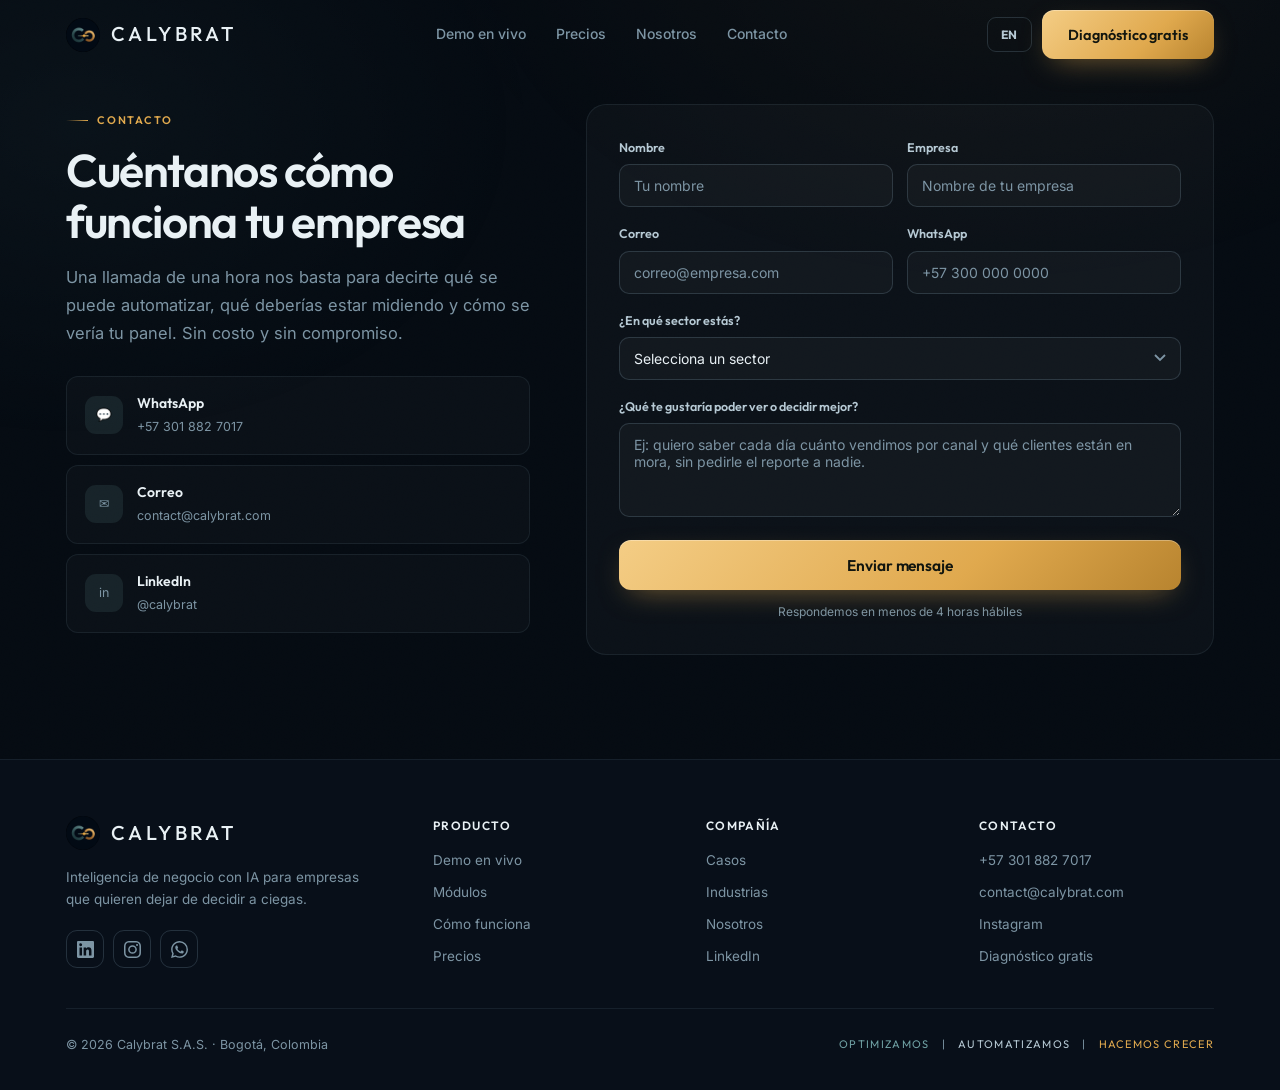
==== commit 24924cb4: "Simplify nav to 4 items, remove the sticky sub-nav, add /nosotros/ Feedback (with screenshots) was t" ====
--- a/contacto/index.html
+++ b/contacto/index.html
@@ -23,9 +23,9 @@
     <a href="../index.html" class="logo"><span class="brand-mark"></span>CALYBRAT</a>
     <ul class="nav-links">
       <li><a href="../demo/" data-i18n="n_demo">Demo en vivo</a></li>
-      <li><a href="../index.html#producto" data-i18n="n_prod">Producto</a></li>
-      <li><a href="../index.html#casos" data-i18n="n_cases">Casos</a></li>
       <li><a href="../precios/" data-i18n="n_pri">Precios</a></li>
+      <li><a href="../nosotros/" data-i18n="n_about">Nosotros</a></li>
+      <li><a href="./" data-i18n="n_cta_lk">Contacto</a></li>
     </ul>
     <div class="nav-cta">
       <button class="lang" id="langBtn" onclick="toggleLang()" aria-label="Language">EN</button>
@@ -35,10 +35,9 @@
   </div>
   <div class="mob" id="mob">
     <a href="../demo/" data-i18n="n_demo">Demo en vivo</a>
-    <a href="../index.html#producto" data-i18n="n_prod">Producto</a>
-    <a href="../index.html#casos" data-i18n="n_cases">Casos</a>
-    <a href="../index.html#industrias" data-i18n="n_ind">Industrias</a>
     <a href="../precios/" data-i18n="n_pri">Precios</a>
+    <a href="../nosotros/" data-i18n="n_about">Nosotros</a>
+    <a href="./" data-i18n="n_cta_lk">Contacto</a>
     <a href="#contacto" class="btn btn-p" data-i18n="n_cta">Diagnóstico gratis</a>
     <button class="lang" style="align-self:flex-start" onclick="toggleLang()">EN / ES</button>
   </div>
@@ -113,7 +112,7 @@
         <div class="ft-l">
           <a href="../index.html#casos" data-i18n="n_cases">Casos</a>
           <a href="../index.html#industrias" data-i18n="n_ind">Industrias</a>
-          <a href="../index.html#testimonios" data-i18n="ft_test">Testimonios</a>
+          <a href="../nosotros/" data-i18n="n_about">Nosotros</a>
           <a href="https://www.linkedin.com/company/calybrat/" target="_blank" rel="noopener">LinkedIn</a>
         </div>
       </div>
--- a/styles.css
+++ b/styles.css
@@ -95,15 +95,6 @@
 .nav{position:fixed;top:0;left:0;right:0;z-index:200;height:70px;transition:background .35s,border-color .35s,backdrop-filter .35s;border-bottom:1px solid transparent}
 .nav.on{background:rgba(5,11,18,.78);backdrop-filter:blur(20px) saturate(1.4);border-bottom-color:var(--line)}
 .nav-in{height:100%;display:flex;align-items:center;justify-content:space-between;gap:20px}
-
-/* Sticky scroll-spy sub-nav: lets people jump straight to a section
-   instead of scrolling a long page linearly. */
-.subnav{position:sticky;top:70px;z-index:150;background:rgba(5,11,18,.92);backdrop-filter:blur(16px) saturate(1.3);border-bottom:1px solid var(--line)}
-.subnav-in{display:flex;gap:4px;overflow-x:auto;scrollbar-width:none;padding:11px 26px}
-.subnav-in::-webkit-scrollbar{display:none}
-.sn-lk{flex-shrink:0;font-family:var(--fd);font-size:12.5px;font-weight:600;color:var(--m);padding:7px 15px;border-radius:100px;transition:all .18s var(--ease);white-space:nowrap}
-.sn-lk:hover{color:var(--t)}
-.sn-lk.on{background:var(--gold-t);color:var(--gold-b)}
 .logo{display:flex;align-items:center;gap:11px;font-family:var(--fd);font-size:20px;font-weight:500;letter-spacing:.17em;color:var(--t)}
 .logo .brand-mark{width:34px;height:34px}
 .nav-links{display:flex;align-items:center;gap:30px}
